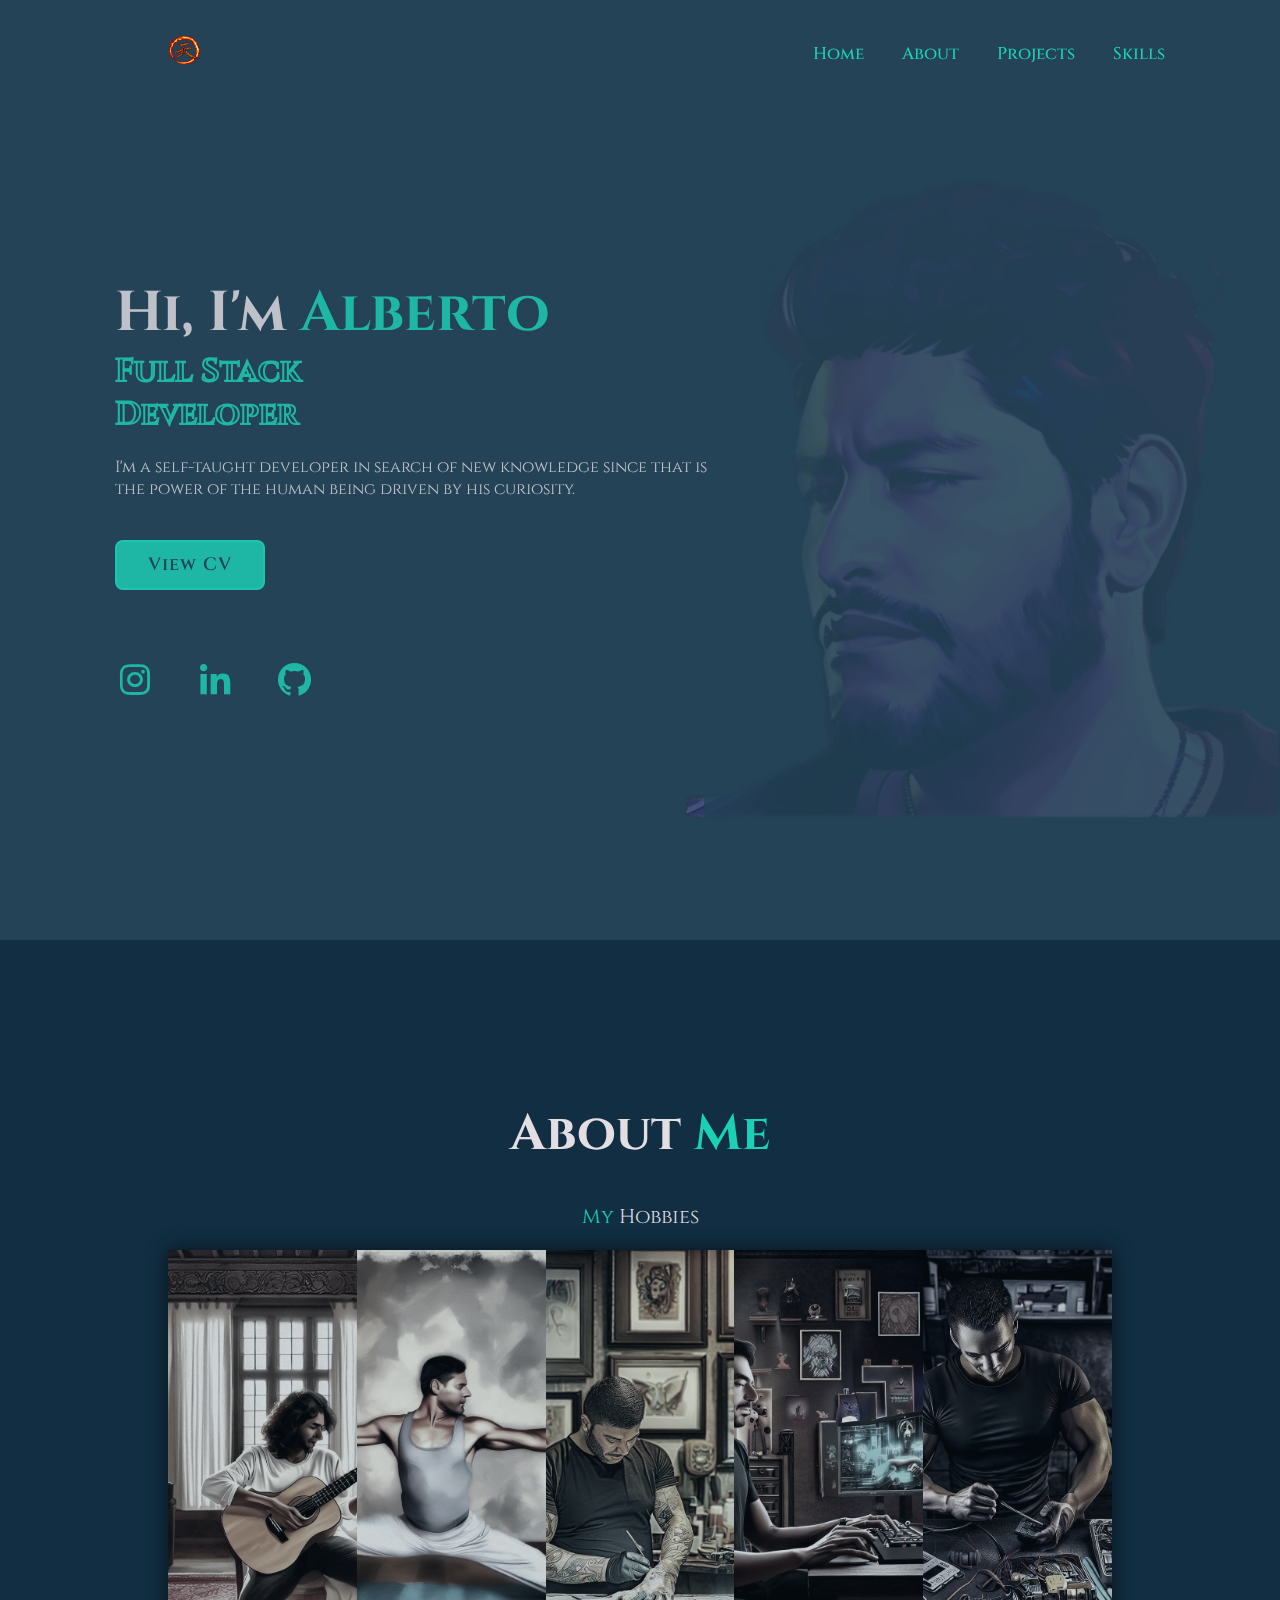
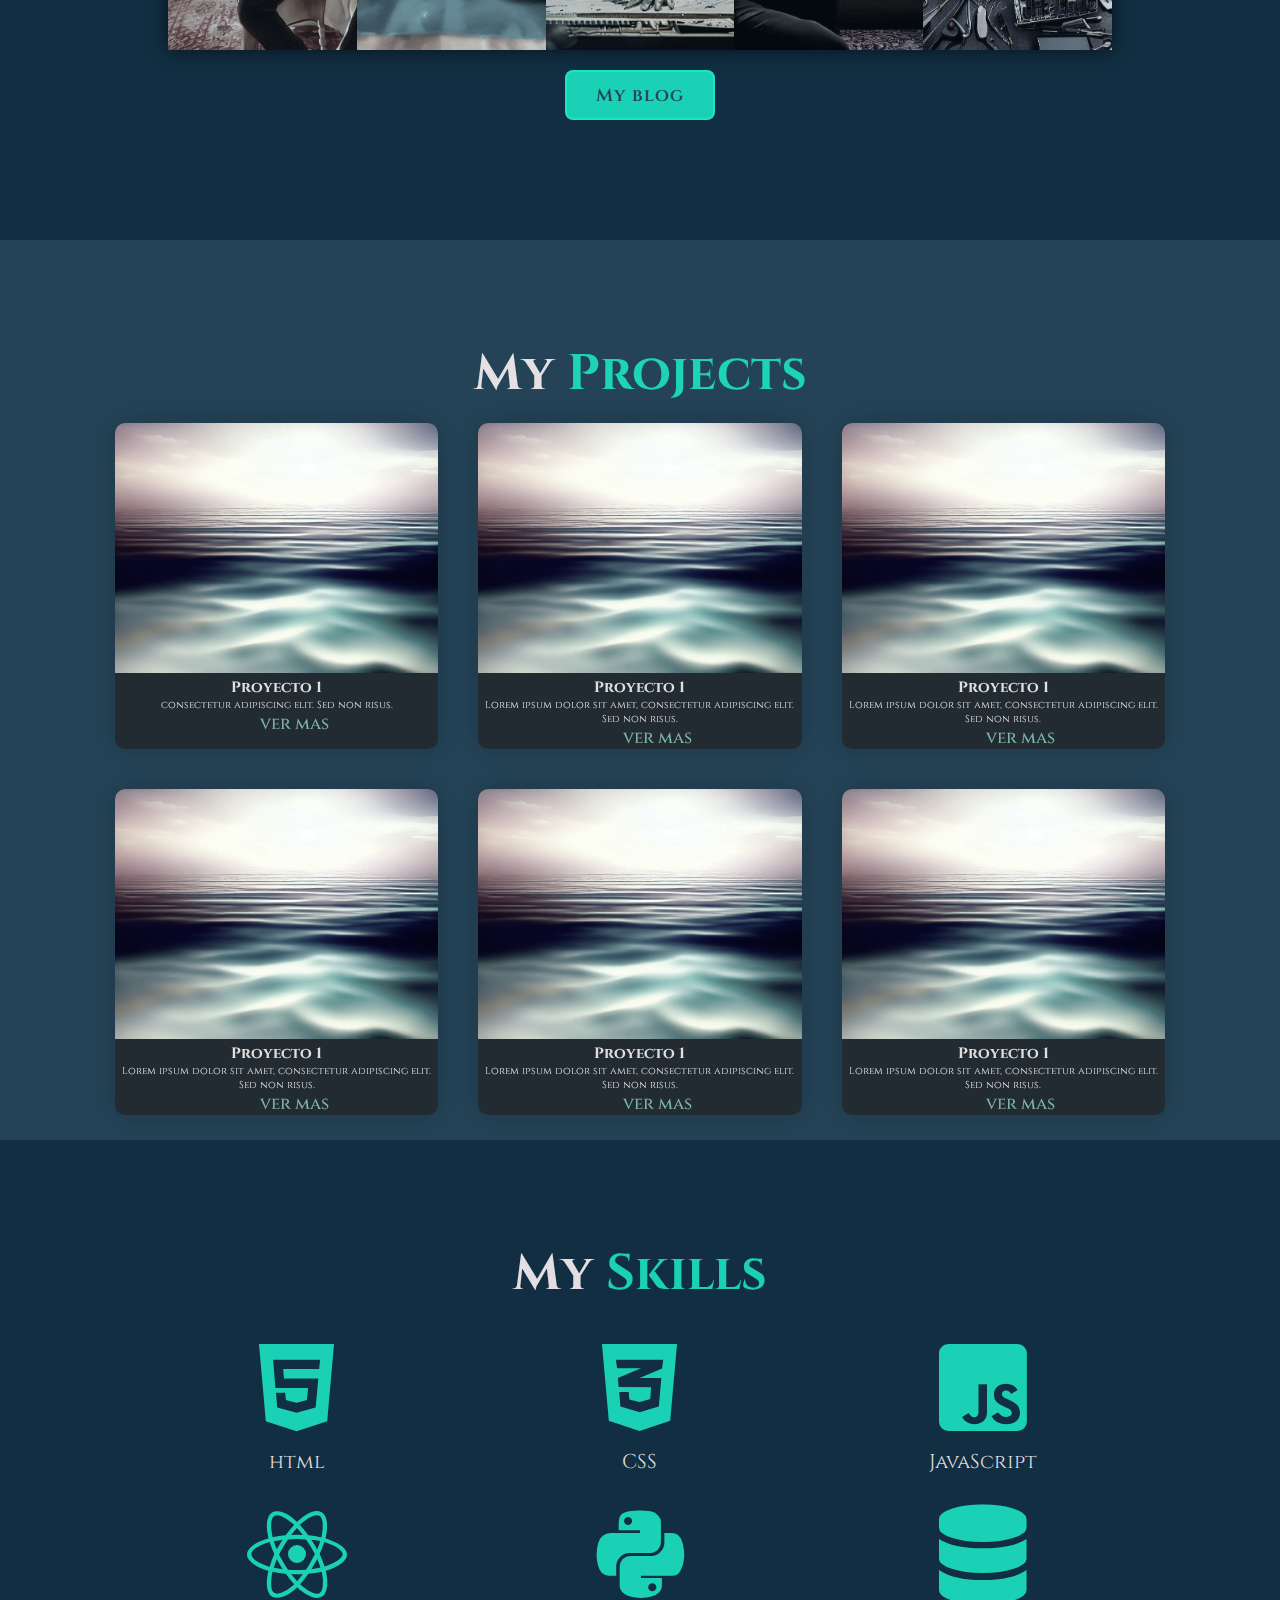
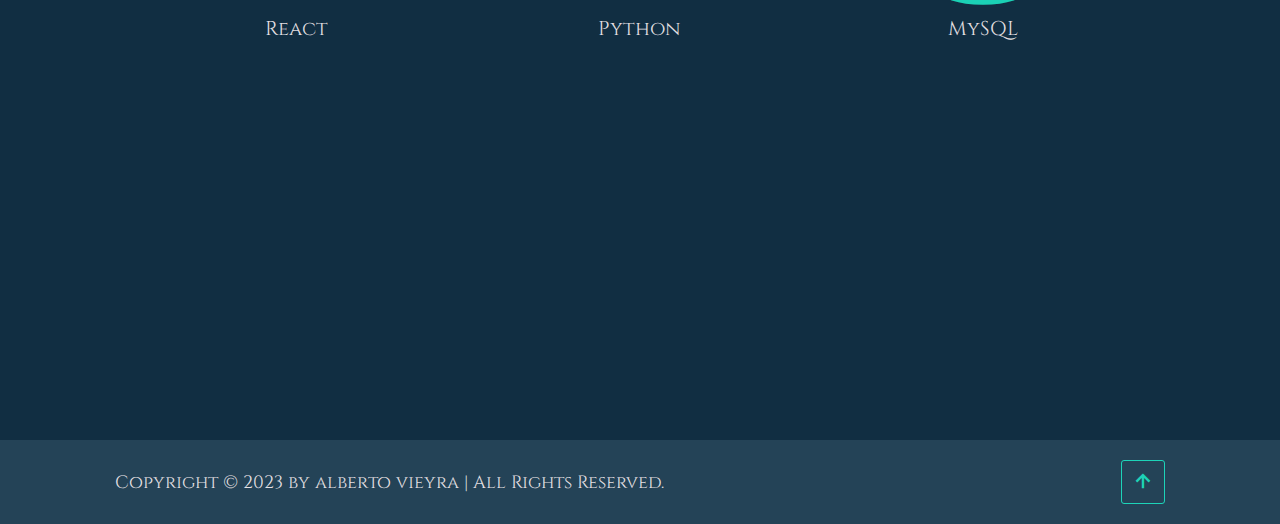
==== index.html @ 17362571 "cambio de nombre al archivo html" ====
<!DOCTYPE html>
<html lang="en">

<head>
    <meta charset="UTF-8">
    <meta http-equiv="X-UA-Compatible" content="IE=edge">
    <meta name="viewport" content="width=device-width, initial-scale=1.0">
    <title>Portfolio</title>
    <link rel="icon" type="image/png" href="/img/Akuma logo.png">
    <link rel="stylesheet" href="styles.css">
    <link rel="stylesheet" href="https://cdnjs.cloudflare.com/ajax/libs/font-awesome/5.15.3/css/all.min.css">

    <!--------------------------BOX ICONS------------------->
    <link href='https://unpkg.com/boxicons@2.0.7/css/boxicons.min.css' rel='stylesheet'>
</head>

<body>
    <!-------------------------HEADER SECTION--------------------------------------->
    <header class="header">
        <a href="#" class="logo"><img src="/img/Akuma logo.png" alt="logo"></a>

        <div class="bx bx-menu" id="menu-icon"></div>

        <nav class="navbar">
            <a href="#home" class="active">Home</a>
            <a href="#about">About</a>
            <a href="#projects">Projects</a>
            <a href="#skills">Skills</a>


            <span class="active"></span>
        </nav>
    </header>
    <!-----------------------END HEADER SECTION--------------------------------------->

    <!-----------------------HOME SECTION ------------------------------------------>
    <section class="home" id="home">
        <div class="home-content">
            <h1>Hi, I'm <span>Alberto</span> </h1>
            <div class="text-animate">
                <h3>Full Stack Developer </h3>
            </div>
            <p>
                I'm a self-taught developer in search of new knowledge since that is the power of the human being
                driven by his curiosity.
            </p>

            <div class="btn-box">
                <a target="_blank" href="CV.html" class="btn">View CV</a>
            </div>


            <div class="home-sci">
                <a href="https://www.instagram.com/albertovieyragutierrez/"><i id="instagram"
                        class="bx bxl-instagram"></i></a>
                <a href="#"><i id="linkedin" class="bx bxl-linkedin"></i></a>
                <a href="https://github.com/albertovieyra"><i id="github" class="bx bxl-github"></i></a>
            </div>
        </div>

        <div class="home-imgHover"></div>

    </section>
    <!-------------------END HOME SECTION ------------------------------------------->

    <!---------------------ABOUT ME SECTION-------------------------------------------->
    <section class="about" id="about">
        <h2 class="heading">About <span>Me</span></h2>
        <p class="heading-parraf"> <span>My</span> Hobbies</p>

        <div class="gallery-container">
            <img id="guitarrist-img" loading="lazy" src="/img/guitarrist.jpeg" alt="Hobby 1">
            <span class="icono-hobby-1"></span>
            <img loading="lazy" src="/img/yoga.jpeg" alt="Hobby 1">
            <span class="icono-hobby-2"></span>
            <img loading="lazy" src="/img/tatoo.jpeg" alt="Hobby 1">
            <span class="icono"></span>
            <img loading="lazy" src="/img/gamer.jpeg" alt="Hobby 1">
            <span class="icono"></span>
            <img loading="lazy" src="/img/reparador.jpeg" alt="Hobby 1">
            <span class="icono"></span>
        </div>

        <div id="btn-blog" class="btn-box btns">
            <a href="" class="btn">My blog</a>
        </div>
    </section>
    <!---------------------END ABOUT ME SECTION-------------------------------------->

    <!---------------------PROJECTS SECTION--------------------------------->

    <section id="projects">
        <h2 class="heading">My <span>Projects</span></h2>
        <div class="projects">
            <div class="project-card">
                <img src="/img/sea.jpeg" alt="Proyecto 1">
                <h2>Proyecto 1</h2>
                <p>consectetur adipiscing elit. Sed non risus.</p>
                <a href="">ver mas</a>
            </div>
            <div class="project-card">
                <img src="/img/sea.jpeg" alt="Proyecto 1">
                <h2>Proyecto 1</h2>
                <p>Lorem ipsum dolor sit amet, consectetur adipiscing elit. Sed non risus.</p>
                <a href="">ver mas</a>
            </div>
            <div class="project-card">
                <img src="/img/sea.jpeg" alt="Proyecto 1">
                <h2>Proyecto 1</h2>
                <p>Lorem ipsum dolor sit amet, consectetur adipiscing elit. Sed non risus.</p>
                <a href="">ver mas</a>
            </div>
            <div class="project-card">
                <img src="/img/sea.jpeg" alt="Proyecto 1">
                <h2>Proyecto 1</h2>
                <p>Lorem ipsum dolor sit amet, consectetur adipiscing elit. Sed non risus.</p>
                <a href="">ver mas</a>
            </div>
            <div class="project-card">
                <img src="/img/sea.jpeg" alt="Proyecto 1">
                <h2>Proyecto 1</h2>
                <p>Lorem ipsum dolor sit amet, consectetur adipiscing elit. Sed non risus.</p>
                <a href="">ver mas</a>
            </div>
            <div class="project-card">
                <img src="/img/sea.jpeg" alt="Proyecto 1">
                <h2>Proyecto 1</h2>
                <p>Lorem ipsum dolor sit amet, consectetur adipiscing elit. Sed non risus.</p>
                <a href="">ver mas</a>
            </div>
        </div>

    </section>
    <!-------------------- END PROJECTS SECTTION -------------------------------->

    <!-------------------- SKILLS SECTION ---------------------------------------->
    <section class="skills" id="skills">
        <h2 class="heading">My <span>Skills</span></h2>

        <div class="skills-container">
            <div class="skill-box-icon">
                <i id="html" class="fab fa-html5 skill-icon" title="HTML"></i>
                <p>html</p>
            </div>
            <div class="skill-box-icon">
                <i id="css" class="fab fa-css3-alt skill-icon" title="CSS"></i>
                <p>CSS</p>
            </div>
            <div class="skill-box-icon">
                <i id="javascript" class="fab fa-js-square skill-icon" title="JavaScript"></i>
                <p>JavaScript</p>
            </div>
            <div class="skill-box-icon">
                <i id="react" class="fab fa-react skill-icon" title="React"></i>
                <p>React</p>
            </div>
            <div class="skill-box-icon">
                <i id="python" class="fab fa-python skill-icon" title="Python"></i>
                <p>Python</p>
            </div>
            <div class="skill-box-icon">
                <i id="mysql" class="fas fa-database skill-icon" title="MySQL"></i>
                <p>MySQL</p>
            </div>
        </div>
    </section>
    <!------------------------ END SKILLS SECTION --------------------------------->

    <!-- ----------------------FOOTER SECTION -------------------------------------->
    <footer class="footer">
        <div class="footer-text">
            <p>Copyright &copy; 2023 by alberto vieyra | All Rights Reserved.</p>
        </div>

        <div class="footer-iconTop">
            <a href="#"><i class="bx bx-up-arrow-alt"></i></a>
        </div>
    </footer>
    <script src="script.js"></script>
</body>

</html>
---- styles.css ----
/*GOOGLE FONT*/
@import url('https://fonts.googleapis.com/css2?family=Cinzel:wght@400;500&display=swap');

/*PALET COLOR */
:root {
    --bg-color: #244357;
    --second-bg-color: #112e42;
    --text-color: #faf1f3e7;
    --main-color: #1ce7c5e1;
    --var-color: rgba(72, 223, 13, 0.885);
}

/*GENERAL STYLES*/
* {
    margin: 0;
    padding: 0;
    box-sizing: border-box;
    text-decoration: none;
    border: none;
    outline: none;
    scroll-behavior: smooth;
    font-family: 'Cinzel', serif;
}

html {
    font-size: 62.5%;
    overflow-x: hidden;
}

body {
    background: var(--bg-color);
    color: var(--text-color);
}


/*-------------------HEADER STYLES SECTION--------------------------------------*/
.header {
    position: fixed;
    top: 0;
    left: 0;
    width: 100%;
    padding: 2rem 9%;
    background: transparent;
    display: flex;
    justify-content: space-between;
    align-items: center;
    z-index: 100;
    transition: .2s;
}

.header.sticky {
    background: var(--bg-color);
    opacity: .9;

}

.logo img {
    width: 6.5rem;
    height: 6rem;
    object-fit: cover;
}

/*Nav var styles*/
.nabvar,
a {
    font-size: 1.7rem;
    color: var(--main-color);
    font-weight: 500;
    margin-left: 3.5rem;
    transition: .4s ease-out;
}

.nabvar,
a:hover {
    cursor: pointer;
    color: var(--text-color);
    text-shadow: 0 10px 15px rgba(0, 0, 0, 0.5);
}

#menu-icon {
    font-size: 3.6rem;
    color: var(--text-color);
    cursor: pointer;
    display: none;
}

/*------------------------END HEADER STYLES--------------------------------------*/

/*------------------------HOME SECTION-------------------------------------------*/
section {
    min-height: 100vh;
    padding: 10rem 9% 2rem;
}

.home {
    position: relative;
    display: flex;
    align-items: center;
    padding: 0 9%;
    background: url(/img/home2.png) no-repeat;
    object-fit: cover;
    background-size: cover;
    background-position: left;
    opacity: 0.8;
    margin-top: 4rem;
}

.home-content {
    max-width: 60rem;
    z-index: 99;
}

.home-content h1 {
    font-size: 5.6rem;
    font-weight: 700;
    line-height: 1.3;
}

.home-content .text-animate {
    position: relative;
    width: 32.8rem;
}

.home-content .text-animate h3 {
    font-size: 3.2rem;
    font-weight: 700;
    color: transparent;
    -webkit-text-stroke: 2px var(--main-color);
}

.home-content p {
    font-size: 1.6rem;
    margin: 2rem 0 4rem;
}

/*Buttons design and styles*/
.btn-box {
    position: relative;
    display: flex;
    justify-content: space-between;
    width: 34.5rem;
    height: 5rem;
}

.btn-box .btn {
    position: relative;
    display: inline-flex;
    justify-content: center;
    align-items: center;
    width: 15rem;
    height: 100%;
    background: var(--main-color);
    border: .2rem solid var(--main-color);
    border-radius: .8rem;
    font-size: 1.8rem;
    font-weight: 600;
    letter-spacing: .1rem;
    color: var(--bg-color);
    z-index: 1;
    overflow: hidden;
    transition: .5s;
    margin: 0;
}

.btn-box .btn:hover {
    color: var(--main-color);
    box-shadow: 0 0 20px rgba(0, 0, 0, 0.4);
}

.btn-box .btn:nth-child(2) {
    background: transparent;
    color: var(--main-color);
}

.btn-box .btn:nth-child(2):hover {
    color: var(--bg-color);
}

.btn-box .btn:nth-child(2)::before {
    background-color: var(--main-color);
}

.btn-box .btn::before {
    content: "";
    position: absolute;
    top: 0;
    left: 0;
    width: 0;
    height: 100%;
    background: var(--bg-color);
    z-index: -1;
    transition: .3s;
}

.btn-box .btn:hover::before {
    width: 100%;
    box-shadow: 0 0 20px rgba(0, 0, 0, 0.4);
}

/*end button styles*/

/*Icon social media styles*/
.home-sci {
    position: relative;
    display: flex;
    flex-wrap: wrap;
    justify-content: space-between;
    width: 200px;
    margin-top: 7rem;

}

.home-sci a {
    margin: 0;
    transition: .5s;
}

.home-sci a #instagram {
    transition: .4s;
}

.home-sci a #instagram:hover {
    background-color: var(--bg-color);
    border-radius: 5px;
    background: radial-gradient(circle at 30% 107%, #fdf497 0%, #fdf497 5%, #fd5949 45%, #d6249f 60%, #285AEB 90%);
    -webkit-background-clip: text;
    -webkit-text-fill-color: transparent;
    transition: .4s ease;
    box-shadow: 0 0 20px rgba(0, 0, 0, 0.4);
}

.home-sci a #linkedin {
    transition: .4s;
}

.home-sci a #linkedin:hover {
    background-color: var(--bg-color);
    border-radius: 5px;
    color: rgb(5, 94, 249);
    box-shadow: 0 0 20px rgba(0, 0, 0, 0.4);

}

.home-sci a #github {
    transition: .4s;
}

.home-sci a #github:hover {
    background-color: var(--bg-color);
    border-radius: 5px;
    color: black;
    box-shadow: 0 0 20px rgba(0, 0, 0, 0.4);
}

.home-sci a i {
    font-size: 4rem;
}


.home-imgHover {
    position: absolute;
    top: 0;
    right: 0;
    width: 45%;
    height: 100%;
    transition: 3s;
    opacity: .8;
    background: var(--bg-color);
}

.home-imgHover:hover {
    opacity: .8;
    background-color: transparent;
}

/*--------------------------END HOME SECTION ------------------------------------*/

/*--------------------------ABOUT ME SECTION STYLES------------------------------*/
.about {
    display: flex;
    justify-content: center;
    align-items: center;
    flex-direction: column;
    gap: 2rem;
    background: var(--second-bg-color);
    padding-bottom: 6rem;
}

.heading {
    font-size: 5rem;
    margin-bottom: 1.5rem;
    text-align: center;
}


span {
    color: var(--main-color);
}

.heading-parraf {
    font-size: 2rem;


}

.gallery-container {
    display: flex;
    width: 90%;
    height: 400px;
    position: relative;
    border-radius: 5px;
    box-shadow: 0 0 20px rgba(0, 0, 0, 0.6);
}

.gallery-container img {
    width: 0;
    flex-grow: 1;
    object-fit: cover;
    transition: .5s ease;
    opacity: .8;
    filter: grayscale(80%);

}


.gallery-container img:hover {

    cursor: crosshair;
    width: 150px;
    opacity: 1;
    filter: contrast(120%);
}

#btn-blog {
    justify-content: center;
}



/*---------------------------END ABOUT ME SECTION--------------------------------*/

/*----------------------------PROJECTS SECTION----------------------------------*/
.projects {
    display: grid;
    grid-template-columns: repeat(3, 1fr);
    gap: 4rem;
    justify-content: space-around;
}

.project-card {
    position: relative;
    width: 100%;
    height: 100%;
    text-align: center;
    background-color: var(--second-bg-color);
    box-shadow: 0 0 30px rgba(0, 0, 0, 0.2);
    transition: box-shadow 0.3s ease-in-out;
    overflow: hidden;
    border-radius: 1rem;
    filter: blur(.4px) grayscale(.7);
    transition: .4s ease;
}


.project-card:hover {
    box-shadow: 0 0 20px rgba(0, 0, 0, 0.4);
    filter: none;
}

.project-card img {
    width: 100%;
    height: 250px;
    object-fit: cover;
}

.project-card h2 p a {
    font-size: 24px;
    margin: 0;
    overflow: hidden;
    white-space: nowrap;
}



/* ------------------------END PROJECTS SECTION --------------------------------*/

/* -------------------------SKILLS SECTION --------------------------------------*/

.skills {
    background: var(--second-bg-color);
    width: 100%;
    height: 100%;
}


.skills-container {
    display: grid;
    grid-template-rows: repeat(2, 1fr);
    grid-template-columns: repeat(3, 1fr);
    gap: 2rem;
    margin: 2rem;
    background: var(--second-bg-color);

}

.skill-box-icon {
    display: flex;
    justify-content: center;
    flex-direction: column;
    align-items: center;
    color: var(--main-color);
    transition: .4s ease;
}

.skill-box-icon p {
    font-size: 2rem;
    color: var(--text-color);
}

.skill-icon {
    font-size: 10rem;
    margin: 10px;
    transition: .4s ease;
}

.skill-box-icon #python:hover {
    color: #e2d650;

    filter: drop-shadow(0 0 10px rgba(0, 0, 0, 0.712));
}

.skill-box-icon #html:hover {
    color: #ee540df1;

    filter: drop-shadow(0 0 10px rgba(0, 0, 0, 0.712));
}

.skill-box-icon #css:hover {
    color: #0353a3;

    filter: drop-shadow(0 0 10px rgba(0, 0, 0, 0.712));
}

.skill-box-icon #javascript:hover {
    color: #ddcb01;

    filter: drop-shadow(0 0 10px rgba(0, 0, 0, 0.712));
}

.skill-box-icon #react:hover {
    color: #09a1ff;

    filter: drop-shadow(0 0 10px rgba(0, 0, 0, 0.712));
}

.skill-box-icon #mysql:hover {
    color: #ddddda;

    filter: drop-shadow(0 0 10px rgba(0, 0, 0, 0.712));
}


/* -------------------------END SKILLS SECTION ----------------------------------*/


/*--------------------------FOOTER SECTION--------------------------------------- */

.footer {
    display: flex;
    justify-content: space-between;
    align-items: center;
    flex-wrap: wrap;
    padding: 2rem 9%;
    background-color: var(--bg-color);
}

.footer-text p {
    font-size: 1.8rem;
}

.footer-iconTop a {
    position: relative;
    display: inline-flex;
    justify-content: center;
    align-items: center;
    padding: .8rem;
    border: .1rem solid var(--main-color);
    border-radius: .3rem;
    z-index: 1;
    overflow: hidden;
    transition: transform .4s ease-in-out
}

.footer-iconTop a:hover {
    box-shadow: 2px 8px 8px 2px rgba(0, 0, 0, 0.637);
    font-size: 3rem;
    transform: translateY(-5px);
}

.footer-iconTop a::before {
    content: "";
    position: absolute;
    top: 0;
    left: 0;
    width: 0;
    height: 100%;
    background: var(--bg-color);
    color: var(--bg-color);
    z-index: -1;


}

.footer-iconTop a:hover::before {
    width: 100%;

}

.footer-iconTop a i {
    font-size: 2.6rem;
    color: var(--main-color);

}

/*---------------------------- END FOOTER SECTION------------------------------- */

/*-------------------------------BREAKPOINTS------------------------------------*/
@media (max-width: 1200px) {
    html {
        font-size: 55%;
    }
}

@media (max-width: 991px) {
    .header {
        padding: 2rem 4%;
    }

    section {
        padding: 4rem 4% 2rem;
    }

    .home {
        padding: 0 4%;
    }

    .footer {
        padding: 2rem 4%;
    }
}

@media (max-width: 768px) {
    .header {
        background: var(--bg-color);
    }

    #menu-icon {
        display: block;
    }

    .navbar {
        position: absolute;
        top: 100%;
        left: -100%;
        width: 100%;
        padding: 1rem 4%;
        background: var(--bg-color);
        box-shadow: 0 .5rem 1rem rgba(0, 0, 0, .2);
        z-index: 1;
        transition: .25s ease;
        transition-delay: .25s;
    }

    .navbar.active {
        left: 0;
        transition-delay: 0s;
    }



    .navbar .active .active-nav {
        left: 0;
        transition-delay: .25s;
    }

    .navbar a {
        display: block;
        font-size: 2rem;
        margin: 3rem 0;
        transform: translateX(-20rem);
        transition: .25s ease;
        transition-delay: 0s;
    }

    .navbar.active a {
        transform: translateX(0);
        transition-delay: .25s;
    }

    .home-imgHover {
        pointer-events: none;
        background: var(--bg-color);
        opacity: .6;
    }

    .projects {
        grid-template-columns: repeat(auto-fit, minmax(250px, 1fr));
    }

    .project-card {
        filter: none;
    }
}

@media (max-width: 520px) {
    html {
        font-size: 50%;
    }

    .home-content h1 {
        display: flex;
        flex-direction: column;
    }

    .home-sci {
        width: 160px;
    }

    .home-sci {
        width: 38px;
        height: 38px;
    }
}

@media (max-width: 462px) {
    .home-content {
        display: flex;
        flex-direction: column;
        text-align: center;
        font-size: 6rem;
        gap: 2rem;
    }

    .text-animate {
        margin: 2rem 0 0 6rem;
    }

    .btn-box {
        justify-content: center;
        margin: 1rem 0 0 5rem;

    }

    .home-sci {
        margin: 5rem 0 0 20rem;
    }

    .home-sci a {
        height: 150%;

    }

    .education {
        padding: 10rem 4% 5rem 5%;
    }


    .footer {
        flex-direction: column-reverse;
    }

    .footer p {
        text-align: center;
        margin-top: 2rem;
    }

    .skills {
        display: grid;
        justify-content: center;
        align-items: center;
        height: 100%;


    }
}

@media (max-width: 371px) {
    .home {
        justify-content: center;
    }

    .home-content {
        display: flex;
        align-items: center;
        flex-direction: column;
        text-align: center;
    }

    .home-content h1 {
        font-size: 5rem;
    }
}
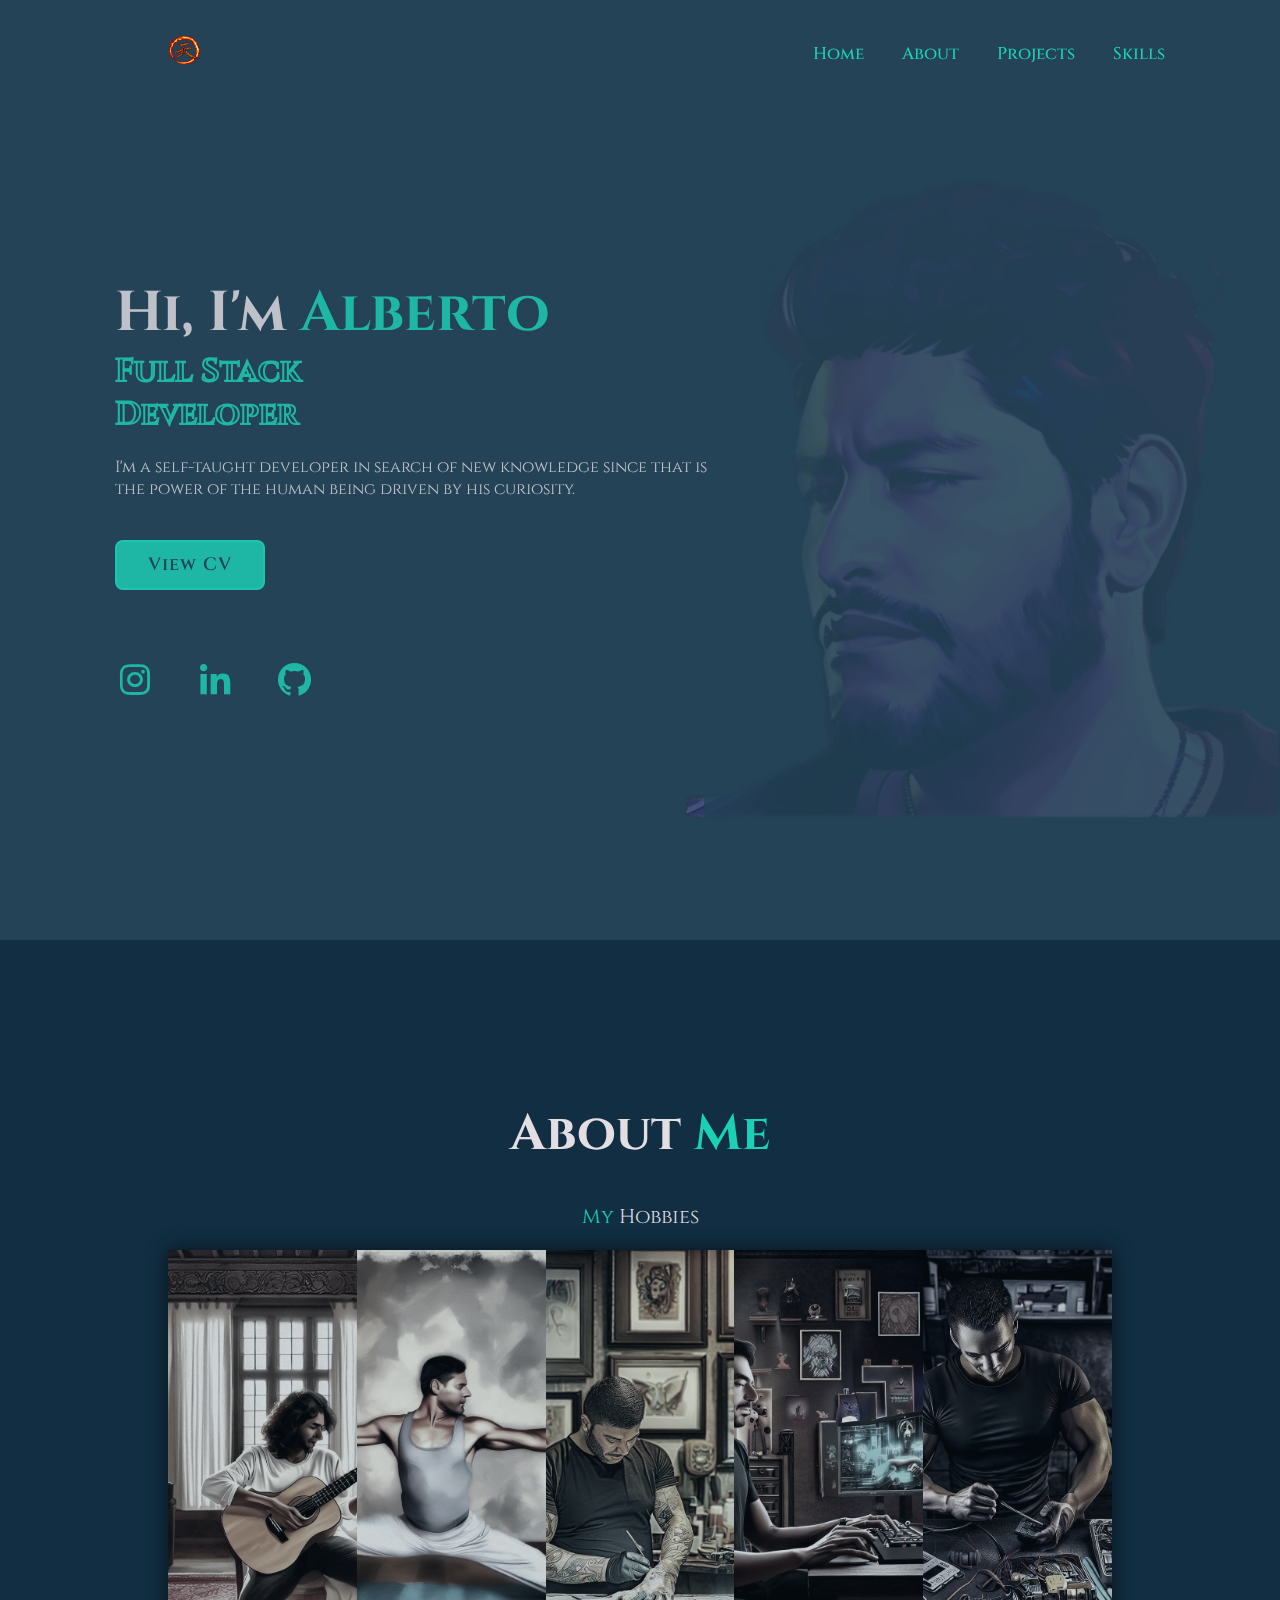
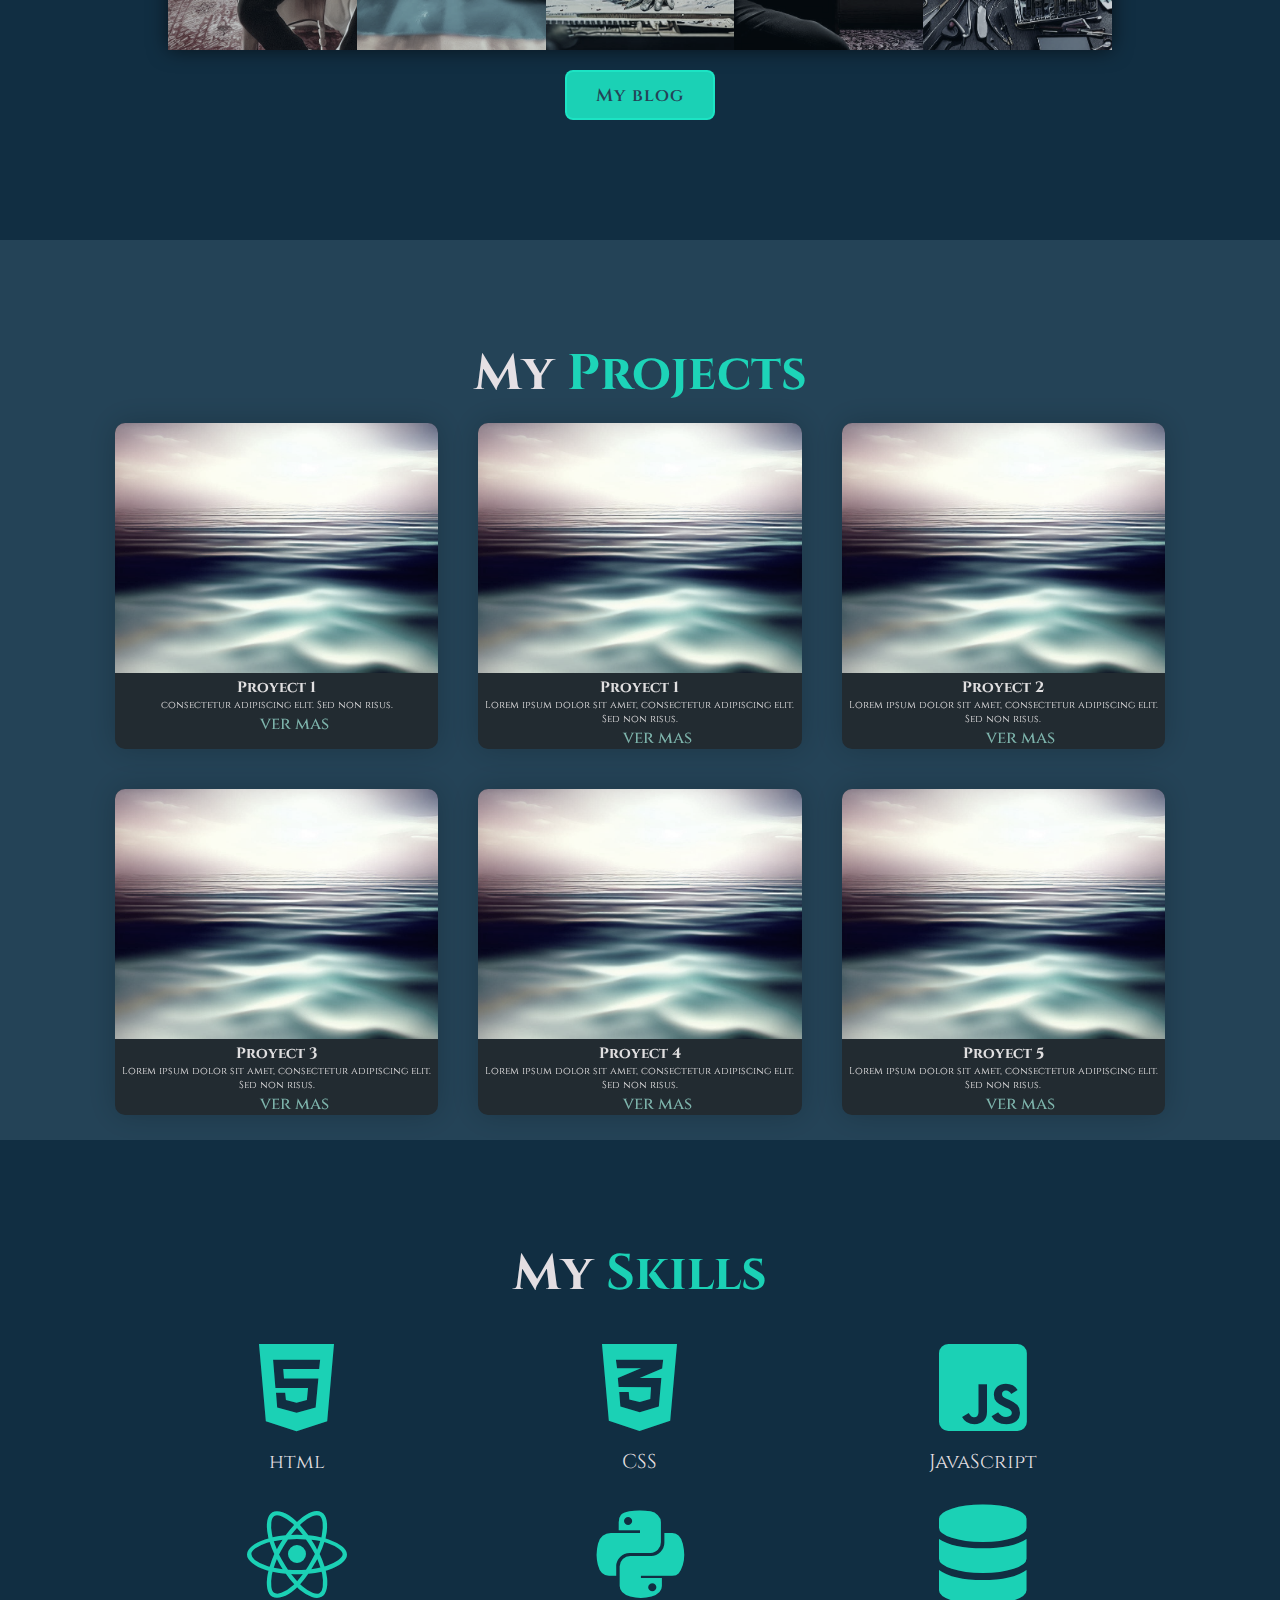
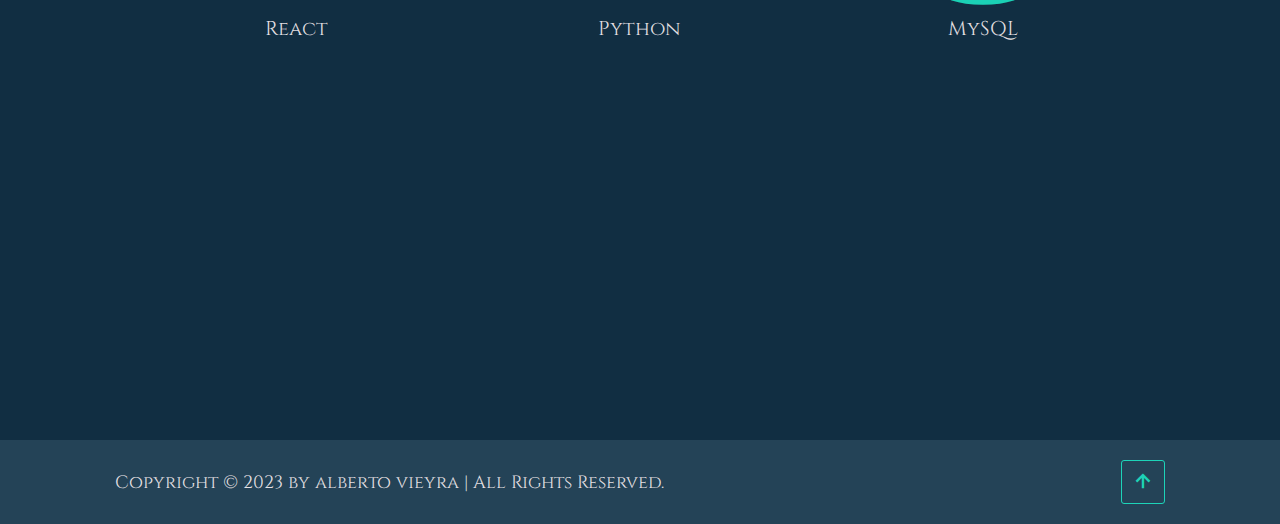
==== commit 7c395e04: "cambio de rutas img" ====
--- a/index.html
+++ b/index.html
@@ -6,7 +6,7 @@
     <meta http-equiv="X-UA-Compatible" content="IE=edge">
     <meta name="viewport" content="width=device-width, initial-scale=1.0">
     <title>Portfolio</title>
-    <link rel="icon" type="image/png" href="/img/Akuma logo.png">
+    <link rel="icon" type="image/png" href="img/Akuma logo.png">
     <link rel="stylesheet" href="styles.css">
     <link rel="stylesheet" href="https://cdnjs.cloudflare.com/ajax/libs/font-awesome/5.15.3/css/all.min.css">
 
@@ -17,7 +17,7 @@
 <body>
     <!-------------------------HEADER SECTION--------------------------------------->
     <header class="header">
-        <a href="#" class="logo"><img src="/img/Akuma logo.png" alt="logo"></a>
+        <a href="#" class="logo"><img src="img/Akuma logo.png" alt="logo"></a>
 
         <div class="bx bx-menu" id="menu-icon"></div>
 
@@ -69,15 +69,15 @@
         <p class="heading-parraf"> <span>My</span> Hobbies</p>
 
         <div class="gallery-container">
-            <img id="guitarrist-img" loading="lazy" src="/img/guitarrist.jpeg" alt="Hobby 1">
+            <img id="guitarrist-img" loading="lazy" src="img/guitarrist.jpeg" alt="Hobby 1">
             <span class="icono-hobby-1"></span>
-            <img loading="lazy" src="/img/yoga.jpeg" alt="Hobby 1">
+            <img loading="lazy" src="img/yoga.jpeg" alt="Hobby 1">
             <span class="icono-hobby-2"></span>
-            <img loading="lazy" src="/img/tatoo.jpeg" alt="Hobby 1">
+            <img loading="lazy" src="img/tatoo.jpeg" alt="Hobby 1">
             <span class="icono"></span>
-            <img loading="lazy" src="/img/gamer.jpeg" alt="Hobby 1">
+            <img loading="lazy" src="img/gamer.jpeg" alt="Hobby 1">
             <span class="icono"></span>
-            <img loading="lazy" src="/img/reparador.jpeg" alt="Hobby 1">
+            <img loading="lazy" src="img/reparador.jpeg" alt="Hobby 1">
             <span class="icono"></span>
         </div>
 
@@ -93,38 +93,38 @@
         <h2 class="heading">My <span>Projects</span></h2>
         <div class="projects">
             <div class="project-card">
-                <img src="/img/sea.jpeg" alt="Proyecto 1">
-                <h2>Proyecto 1</h2>
+                <img src="img/sea.jpeg" alt="Proyect 1">
+                <h2>Proyect 1</h2>
                 <p>consectetur adipiscing elit. Sed non risus.</p>
                 <a href="">ver mas</a>
             </div>
             <div class="project-card">
-                <img src="/img/sea.jpeg" alt="Proyecto 1">
-                <h2>Proyecto 1</h2>
+                <img src="img/sea.jpeg" alt="Proyect 2">
+                <h2>Proyect 1</h2>
                 <p>Lorem ipsum dolor sit amet, consectetur adipiscing elit. Sed non risus.</p>
                 <a href="">ver mas</a>
             </div>
             <div class="project-card">
-                <img src="/img/sea.jpeg" alt="Proyecto 1">
-                <h2>Proyecto 1</h2>
+                <img src="img/sea.jpeg" alt="Proyect 3">
+                <h2>Proyect 2</h2>
                 <p>Lorem ipsum dolor sit amet, consectetur adipiscing elit. Sed non risus.</p>
                 <a href="">ver mas</a>
             </div>
             <div class="project-card">
-                <img src="/img/sea.jpeg" alt="Proyecto 1">
-                <h2>Proyecto 1</h2>
+                <img src="img/sea.jpeg" alt="Proyect 4">
+                <h2>Proyect 3</h2>
                 <p>Lorem ipsum dolor sit amet, consectetur adipiscing elit. Sed non risus.</p>
                 <a href="">ver mas</a>
             </div>
             <div class="project-card">
-                <img src="/img/sea.jpeg" alt="Proyecto 1">
-                <h2>Proyecto 1</h2>
+                <img src="img/sea.jpeg" alt="Proyect 5">
+                <h2>Proyect 4</h2>
                 <p>Lorem ipsum dolor sit amet, consectetur adipiscing elit. Sed non risus.</p>
                 <a href="">ver mas</a>
             </div>
             <div class="project-card">
-                <img src="/img/sea.jpeg" alt="Proyecto 1">
-                <h2>Proyecto 1</h2>
+                <img src="img/sea.jpeg" alt="Proyect 6">
+                <h2>Proyect 5</h2>
                 <p>Lorem ipsum dolor sit amet, consectetur adipiscing elit. Sed non risus.</p>
                 <a href="">ver mas</a>
             </div>
--- a/styles.css
+++ b/styles.css
@@ -97,7 +97,7 @@
     display: flex;
     align-items: center;
     padding: 0 9%;
-    background: url(/img/home2.png) no-repeat;
+    background: url(img/home2.png) no-repeat;
     object-fit: cover;
     background-size: cover;
     background-position: left;
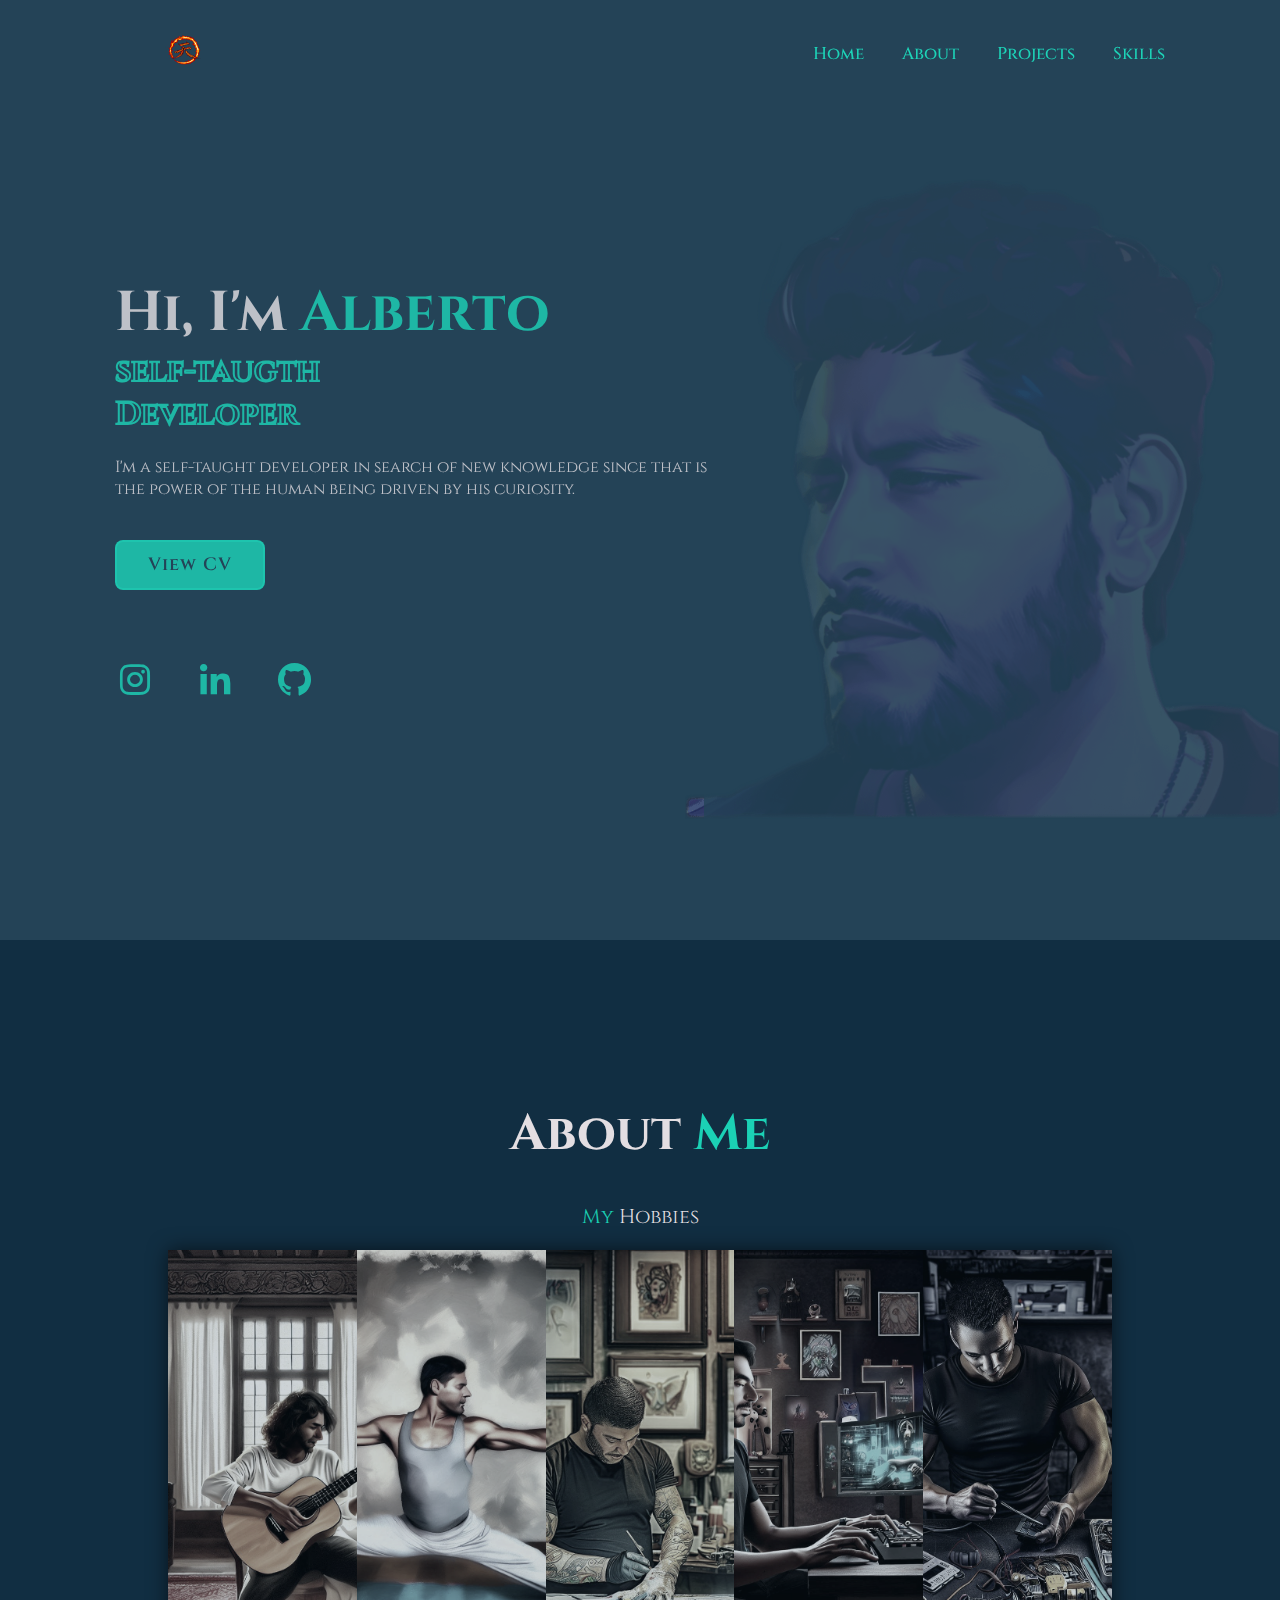
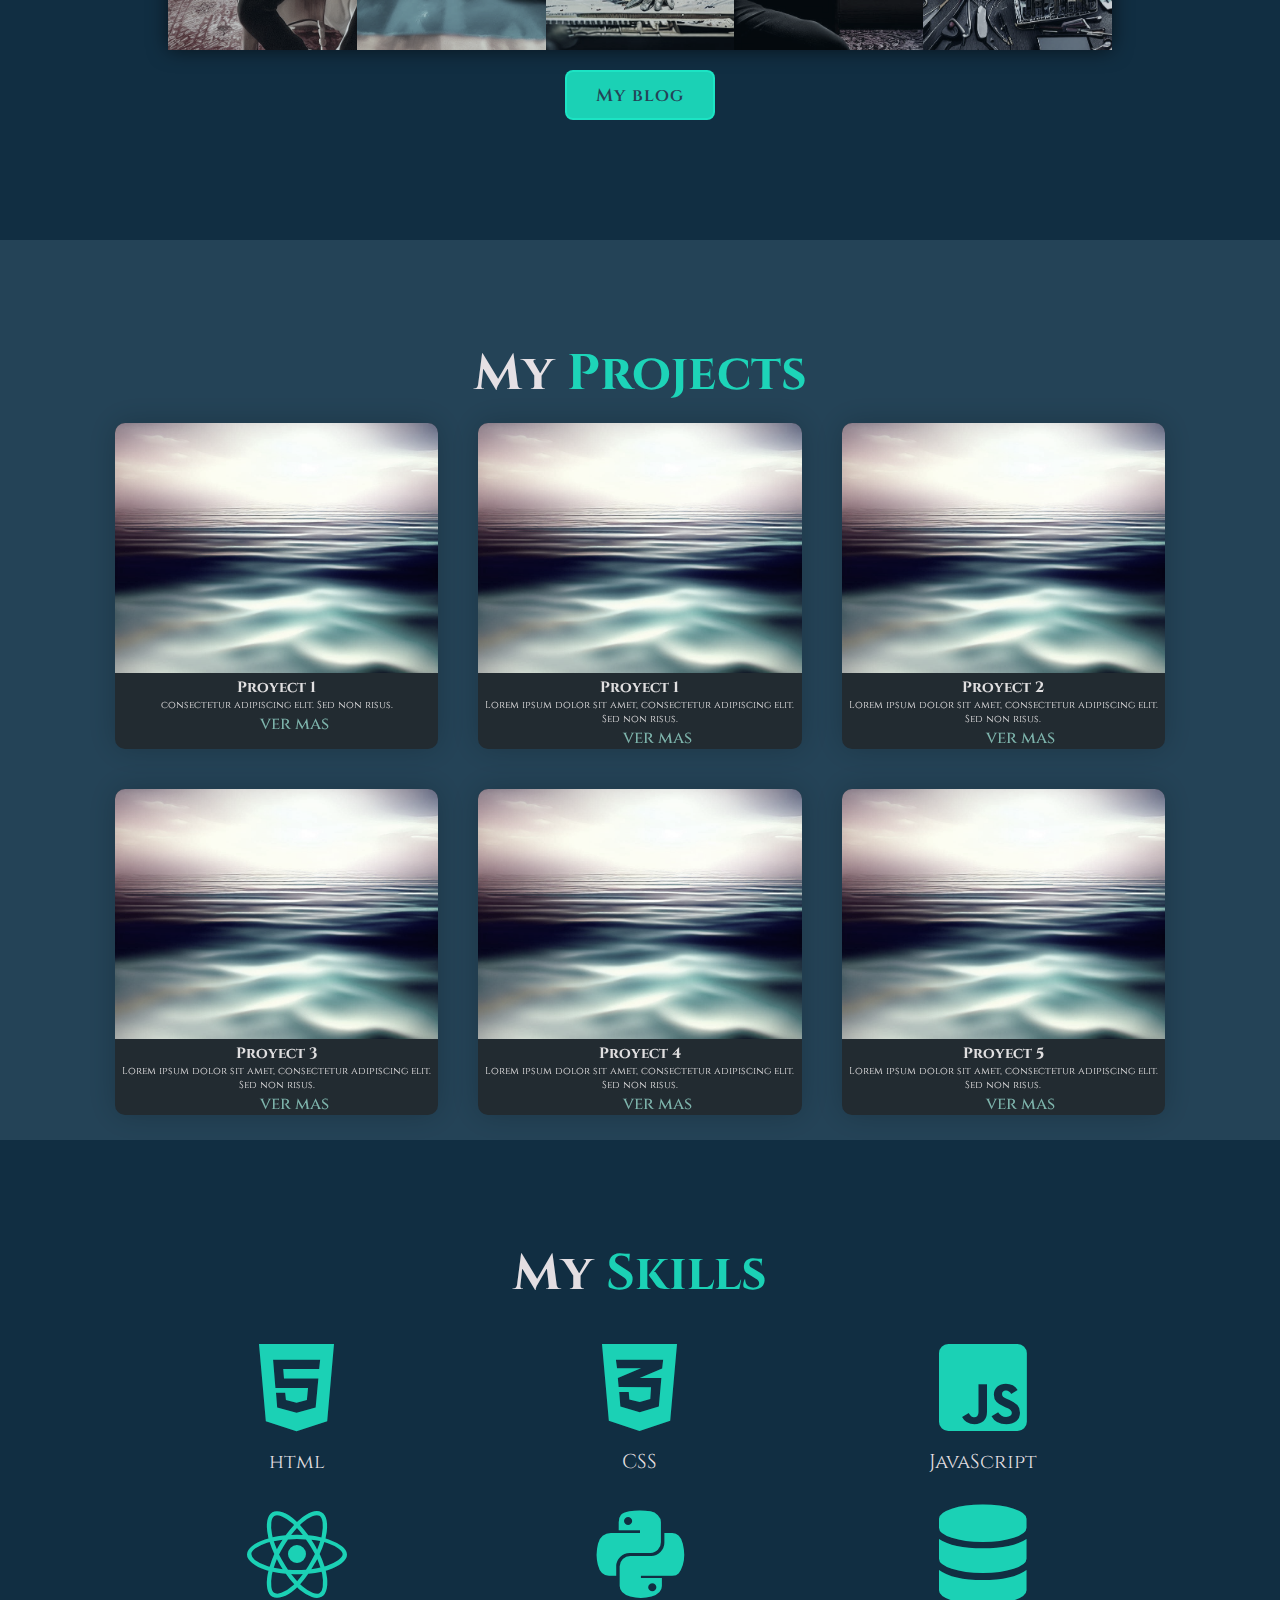
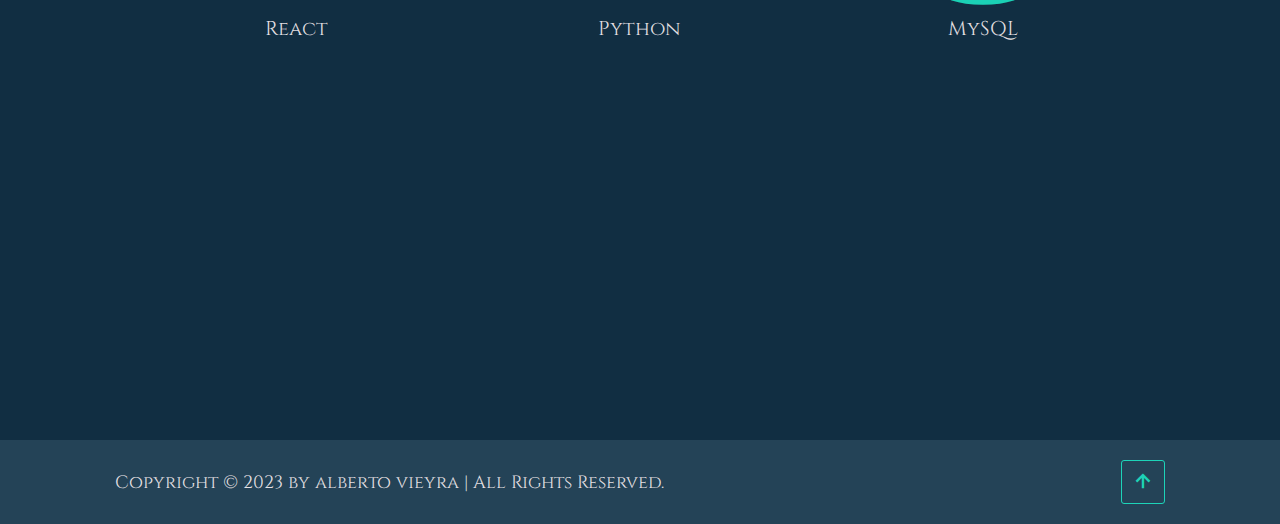
==== commit 71b54805: "img-cv" ====
--- a/index.html
+++ b/index.html
@@ -38,7 +38,7 @@
         <div class="home-content">
             <h1>Hi, I'm <span>Alberto</span> </h1>
             <div class="text-animate">
-                <h3>Full Stack Developer </h3>
+                <h3>self-taugth Developer </h3>
             </div>
             <p>
                 I'm a self-taught developer in search of new knowledge since that is the power of the human being
@@ -53,7 +53,8 @@
             <div class="home-sci">
                 <a href="https://www.instagram.com/albertovieyragutierrez/"><i id="instagram"
                         class="bx bxl-instagram"></i></a>
-                <a href="#"><i id="linkedin" class="bx bxl-linkedin"></i></a>
+                <a href="https://www.linkedin.com/in/juan-alberto-vieyra-gutierrez-7a8226273/"><i id="linkedin"
+                        class="bx bxl-linkedin"></i></a>
                 <a href="https://github.com/albertovieyra"><i id="github" class="bx bxl-github"></i></a>
             </div>
         </div>
